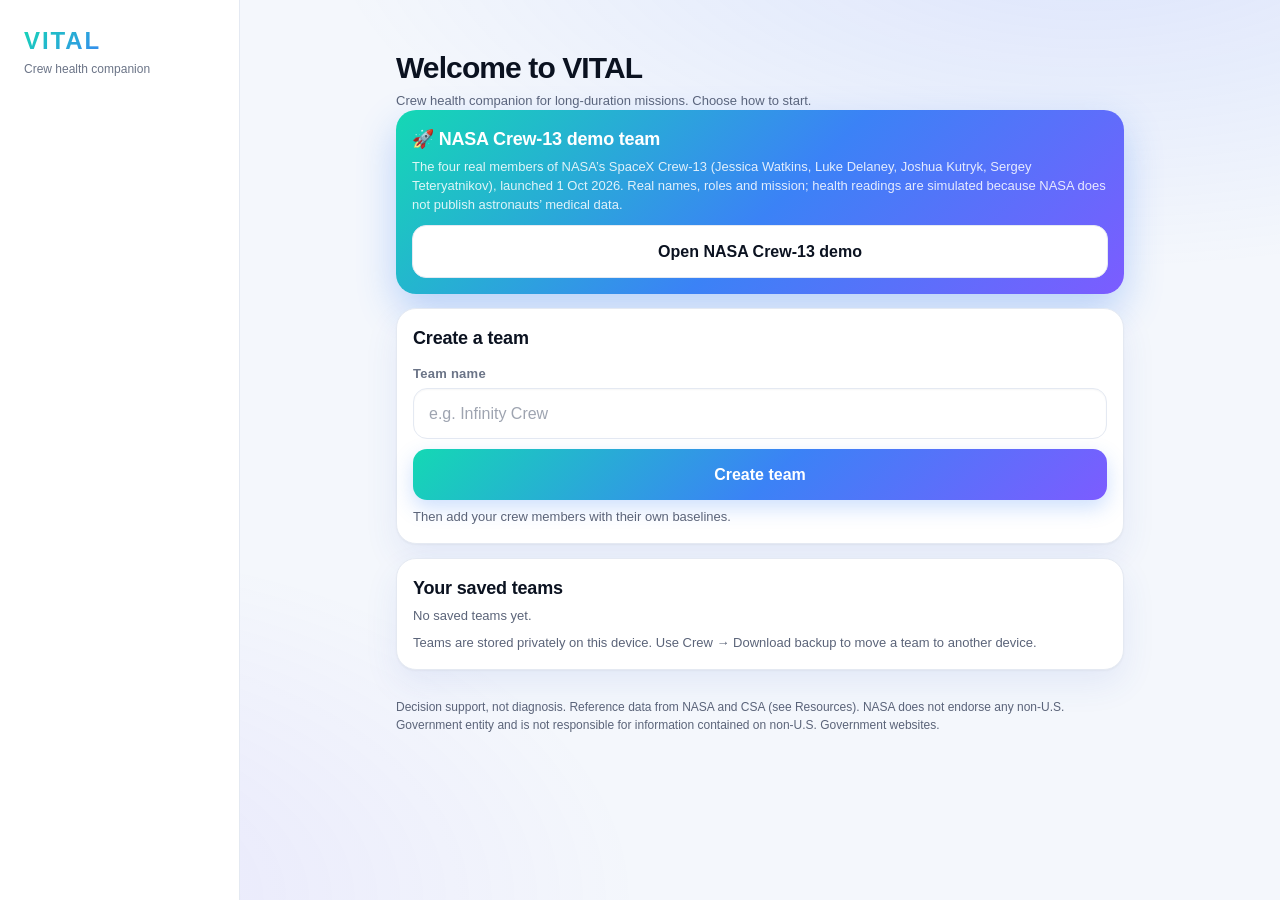
==== index.html @ fa079ed4 "Add files via upload" ====
<!DOCTYPE html>
<html lang="en">
<head>
  <meta charset="utf-8">
  <title>VITAL — Crew Health</title>
  <meta name="viewport" content="width=device-width, initial-scale=1, viewport-fit=cover">
  <meta name="description" content="Offline astronaut health monitoring with live NASA space-weather data. NASA Space Apps Challenge.">
  <meta name="ai-assistance" content="Code written with AI assistance (Claude, Anthropic); reviewed by the team. No AI-generated images or video.">
  <meta name="theme-color" content="#3b82f6">
  <link rel="manifest" href="manifest.webmanifest">
  <link rel="icon" href="icon.svg">
  <link rel="stylesheet" href="styles.css">
</head>
<body>
  <a class="skip" href="#view">Skip to content</a>
  <div class="app">
    <aside aria-label="Sections">
      <div class="logo">VITAL</div>
      <div class="sub">Crew health companion</div>
      <div id="side"></div>
    </aside>
    <main id="main">
      <div class="mute" id="top"></div>
      <div class="who" id="who"></div>
      <section id="view" tabindex="-1" aria-live="polite"></section>
      <footer class="mute foot">Decision support, not diagnosis. Reference data from NASA and CSA (see Resources). NASA does not endorse any non-U.S. Government entity and is not responsible for information contained on non-U.S. Government websites.</footer>
    </main>
  </div>
  <nav class="tab" id="tab" aria-label="Main"></nav>
  <script src="nasa.js"></script>
  <script src="extras.js"></script>
  <script src="health.js"></script>
  <script src="app.js"></script>
  <script>if ('serviceWorker' in navigator && location.protocol.startsWith('http')) navigator.serviceWorker.register('sw.js').catch(() => {});</script>
</body>
</html>
---- styles.css ----
/* Built with AI assistance: parts of this code were written with Claude (Anthropic) and reviewed by the team. Disclosed per NASA Space Apps rules. */
/* ==========================================================
   VITAL — styles (v2: social-app look)
   1 Theme  2 Layout  3 Stories & cards  4 Controls
   5 Popups, chat, report  6 Phone  7 Print
   ========================================================== */

/* ---------- 1. Theme ---------- */
:root {
  --bg: #f4f7fc; --card: #fff; --ink: #0b1220; --mute: #6b7487; --line: #e4e9f2;
  --g: #10b981; --a: #f59e0b; --r: #f43f5e; --acc: #4f7cff;
  --grad: linear-gradient(135deg, #14d8b4 0%, #3b82f6 52%, #7c5cff 100%);   /* aurora */
  --shadow: 0 1px 2px rgba(11, 18, 32, .04), 0 14px 34px rgba(59, 90, 200, .09);
  --bar: rgba(255, 255, 255, .8);
}
@media (prefers-color-scheme: dark) {
  :root:not([data-theme="light"]) {
    --bg: #060a14; --card: #0e1424; --ink: #eef2fb; --mute: #8590a8; --line: #1b2338;
    --shadow: none; --bar: rgba(14, 20, 36, .8); color-scheme: dark;
  }
}
:root[data-theme="dark"] {
  --bg: #060a14; --card: #0e1424; --ink: #eef2fb; --mute: #8590a8; --line: #1b2338;
  --shadow: none; --bar: rgba(14, 20, 36, .8); color-scheme: dark;
}

/* ---------- 2. Layout ---------- */
* { box-sizing: border-box; -webkit-tap-highlight-color: transparent; }
html, body { margin: 0; }
body {
  background: var(--bg); color: var(--ink);
  font: 16px/1.45 -apple-system, BlinkMacSystemFont, "SF Pro Display", "Segoe UI", Roboto, sans-serif;
}
.app { display: flex; min-height: 100vh; }

aside {
  width: 240px; height: 100vh; position: sticky; top: 0;
  padding: calc(24px + env(safe-area-inset-top, 0px)) 14px 20px;
  background: var(--card); border-right: 1px solid var(--line);
}
main {
  flex: 1; min-width: 0; max-width: 760px; margin: 0 auto;
  padding: calc(14px + env(safe-area-inset-top, 0px)) 16px 40px;
}
h1 { font-size: 30px; margin: 6px 0 2px; letter-spacing: -.03em; font-weight: 800; }
h2 { font-size: 18px; margin: 24px 0 10px; letter-spacing: -.01em; }

.logo {
  font-weight: 900; font-size: 24px; letter-spacing: .08em; margin: 0 10px 2px;
  background: var(--grad); -webkit-background-clip: text; background-clip: text; color: transparent;
}
.sub { font-size: 12px; color: var(--mute); margin: 0 10px 20px; }
.mute { color: var(--mute); font-size: 13px; }

.nb {
  display: flex; align-items: center; gap: 12px; width: 100%; border: 0; background: none;
  color: var(--ink); font: inherit; font-weight: 500; text-align: left;
  padding: 12px 10px; border-radius: 12px; cursor: pointer; transition: background .15s;
}
.nb:hover { background: var(--bg); }
.nb.on { font-weight: 800; }
.i { font-size: 20px; width: 26px; text-align: center; }

#top { display: flex; justify-content: space-between; align-items: center; gap: 8px; }
.th {
  border: 1px solid var(--line); background: var(--card); color: var(--ink);
  font: inherit; font-size: 12px; font-weight: 600; padding: 6px 12px; border-radius: 99px; cursor: pointer;
}

/* ---------- 3. Story-style crew picker, cards, hero ---------- */
.who { display: flex; gap: 14px; overflow-x: auto; padding: 10px 2px 16px; scrollbar-width: none; }
.av {
  flex: none; display: flex; flex-direction: column; align-items: center; gap: 6px;
  border: 0; background: none; color: var(--mute); font: inherit; font-size: 12px; cursor: pointer;
}
.av b {
  width: 62px; height: 62px; border-radius: 50%; display: grid; place-items: center;
  font-size: 22px; color: #fff; border: 3px solid var(--bg);
  box-shadow: 0 0 0 3px var(--ring, var(--line)); transition: transform .15s;
}
.av:active b { transform: scale(.94); }
.av.on { color: var(--ink); font-weight: 700; }
.av.on b { box-shadow: 0 0 0 3px var(--ring, var(--line)), 0 0 0 6px color-mix(in srgb, var(--ring, var(--line)) 30%, transparent); }
.st-green { --ring: var(--g); } .st-amber { --ring: var(--a); } .st-red { --ring: var(--r); }
.dot { width: 7px; height: 7px; border-radius: 50%; }

.card {
  background: var(--card); border: 1px solid var(--line); border-radius: 20px;
  padding: 16px; margin-bottom: 14px; box-shadow: var(--shadow);
}
.grid { display: grid; gap: 14px; grid-template-columns: repeat(auto-fit, minmax(210px, 1fr)); }
.grid .card { margin: 0; }
.ring { display: flex; align-items: center; gap: 14px; }
.big { font-size: 30px; font-weight: 800; letter-spacing: -.03em; }

.hero {
  display: flex; gap: 20px; align-items: center; flex-wrap: wrap; border: 0; color: #fff;
  background: var(--grad); box-shadow: 0 16px 38px rgba(59, 130, 246, .32);
}
.hero .mute { color: rgba(255, 255, 255, .85); }

/* Quick-action row under the hero */
.qa { display: flex; gap: 10px; margin: 14px 0; }
.qa button {
  flex: 1; border: 1px solid var(--line); background: var(--card); color: var(--ink);
  font: inherit; font-weight: 600; font-size: 12px; padding: 12px 4px; border-radius: 16px; cursor: pointer;
}
.qa span { display: block; font-size: 22px; margin-bottom: 2px; }

.pill { display: inline-block; font-size: 11px; font-weight: 700; padding: 2px 9px; border-radius: 99px; color: #fff; text-transform: uppercase; }
.green { background: var(--g); } .amber { background: var(--a); } .red { background: var(--r); }

.li { display: flex; justify-content: space-between; align-items: center; gap: 10px; padding: 12px 0; border-bottom: 1px solid var(--line); }
.li:last-child { border: 0; }
.li a { color: var(--acc); text-decoration: none; font-weight: 700; }
.prog { height: 8px; background: var(--line); border-radius: 9px; overflow: hidden; margin: 8px 0; }
.prog i { display: block; height: 100%; background: var(--grad); border-radius: 9px; transition: width .3s; }
details.card summary { cursor: pointer; }
details ol { margin: 8px 0 0; padding-left: 20px; font-size: 14px; }

/* ---------- 4. Controls ---------- */
.chips { display: flex; gap: 8px; overflow-x: auto; padding-bottom: 8px; scrollbar-width: none; }
.chip {
  flex: none; border: 1px solid var(--line); background: var(--card); color: var(--ink);
  font: inherit; font-size: 14px; padding: 8px 15px; border-radius: 99px; cursor: pointer;
}
.chip.on { background: var(--ink); color: var(--bg); border-color: var(--ink); }
.chips2 { display: flex; flex-wrap: wrap; gap: 8px; }

label { display: block; margin: 14px 0 4px; font-weight: 600; font-size: 14px; }
input, select, textarea {
  width: 100%; font: inherit; padding: 12px; border-radius: 12px;
  border: 1px solid var(--line); background: var(--bg); color: var(--ink);
}
input:focus, select:focus, textarea:focus { outline: 2px solid var(--acc); border-color: transparent; }
input[type=range] { padding: 0; accent-color: var(--acc); }
input[type=checkbox] { width: 22px; height: 22px; }

.btn {
  border: 0; background: var(--ink); color: var(--bg); font: inherit; font-weight: 700;
  padding: 14px 18px; border-radius: 14px; cursor: pointer; width: 100%; margin-top: 10px;
}
.btn:active { transform: scale(.98); }
.btn.s { background: var(--bg); color: var(--ink); border: 1px solid var(--line); }

/* ---------- 5. Popups, toast, chat, report ---------- */
.ovl { position: fixed; inset: 0; background: rgba(0, 0, 0, .5); display: flex; align-items: flex-end; justify-content: center; z-index: 20; }
.sheet {
  background: var(--card); width: 100%; max-width: 520px; max-height: 90vh; overflow-y: auto;
  border-radius: 26px 26px 0 0; padding: 22px 18px calc(24px + env(safe-area-inset-bottom, 0px));
}
@media (min-width: 761px) { .ovl { align-items: center; } .sheet { border-radius: 26px; } }
.toast {
  position: fixed; left: 50%; bottom: calc(96px + env(safe-area-inset-bottom, 0px)); transform: translateX(-50%);
  background: var(--ink); color: var(--bg); padding: 11px 20px; border-radius: 99px; font-weight: 600; font-size: 14px; z-index: 30;
}

.msg { padding: 11px 14px; border-radius: 20px; margin: 8px 0; font-size: 14px; max-width: 88%; }
.msg.user { background: var(--grad); color: #fff; margin-left: auto; border-bottom-right-radius: 6px; }
.msg.assistant { background: var(--bg); border: 1px solid var(--line); border-bottom-left-radius: 6px; }
.chat { display: flex; flex-direction: column; min-height: calc(100vh - 120px); }
.chat .msgs { flex: 1; }
.aibar { position: sticky; bottom: 0; z-index: 4; margin-top: auto; display: flex; gap: 8px; padding: 10px 0 calc(10px + env(safe-area-inset-bottom, 0px)); background: var(--bg); }
.aibar input { flex: 1; min-width: 0; border-radius: 99px; padding: 12px 16px; }
.aibar .btn { border-radius: 99px; }

#rep { background: #fff; color: #111; border-radius: 8px; padding: 26px; font-size: 13px; }
#rep h3 { margin: 0 0 4px; font-size: 20px; }
#rep table { width: 100%; border-collapse: collapse; margin: 8px 0 14px; }
#rep td, #rep th { border-bottom: 1px solid #ddd; padding: 5px 4px; text-align: left; }
#rep .pg { page-break-after: always; border-bottom: 2px dashed #ccc; padding-bottom: 20px; margin-bottom: 20px; }
#rep .pg:last-child { page-break-after: auto; border: 0; }

/* ---------- 6. Phone: bottom tab bar ---------- */
nav.tab { display: none; }
@media (max-width: 760px) {
  aside { display: none; }
  main { padding: calc(10px + env(safe-area-inset-top, 0px)) 14px calc(86px + env(safe-area-inset-bottom, 0px)); }
  h1 { font-size: 28px; }
  nav.tab {
    display: flex; position: fixed; left: 0; right: 0; bottom: 0; z-index: 5;
    background: var(--bar); backdrop-filter: blur(22px); -webkit-backdrop-filter: blur(22px);
    border-top: 1px solid var(--line); padding: 6px 2px calc(6px + env(safe-area-inset-bottom, 0px));
  }
  nav.tab button {
    flex: 1; min-width: 0; border: 0; background: none; color: var(--mute); font: inherit; font-size: 9px;
    cursor: pointer; display: flex; flex-direction: column; align-items: center; gap: 2px;
  }
  nav.tab button.on { color: var(--ink); font-weight: 800; }
  nav.tab .i { font-size: 21px; width: auto; }
  .chat { min-height: calc(100vh - 200px); }
  .aibar { bottom: calc(60px + env(safe-area-inset-bottom, 0px)); padding-bottom: 10px; }
}

/* ---------- 7. Print / PDF ---------- */
@media print {
  aside, nav.tab, .who, #top, .np { display: none !important; }
  body { background: #fff; }
  .app, main { display: block; padding: 0; max-width: none; }
  #rep { padding: 0; }
}

/* ---------- 8. Insights, streak, badges, tools ---------- */
.insight { display: flex; gap: 14px; align-items: center; }
.streak { text-align: center; min-width: 64px; }
.streak b { display: block; font-size: 30px; line-height: 1; background: var(--grad); -webkit-background-clip: text; background-clip: text; color: transparent; }
.badges { display: flex; flex-wrap: wrap; gap: 8px; margin-top: 12px; }
.badge { font-size: 12px; font-weight: 600; padding: 6px 12px; border-radius: 99px; border: 1px solid var(--line); color: var(--mute); }
.badge.got { color: #fff; border-color: transparent; background: var(--grad); }
.forecast { font-size: 13px; padding: 8px 12px; margin-top: 8px; border-radius: 12px; background: color-mix(in srgb, var(--a) 14%, transparent); }
.tap { padding: 38px 0; font-size: 18px; }
.bigcount { font-size: 64px; font-weight: 800; text-align: center; letter-spacing: -.03em; }
.tools { display: flex; gap: 10px; }
.tools .btn { margin-top: 12px; }

/* ---------- 8. Live NASA data ---------- */
.adv { border-left: 6px solid var(--line); }
.adv-green { border-left-color: var(--g); } .adv-amber { border-left-color: var(--a); } .adv-red { border-left-color: var(--r); }
.thumbs { display: grid; grid-template-columns: repeat(auto-fill, minmax(150px, 1fr)); gap: 10px; margin-bottom: 14px; }
.thumbs a { color: var(--ink); text-decoration: none; font-size: 12px; }
.thumbs img { width: 100%; height: 110px; object-fit: cover; border-radius: 12px; display: block; margin-bottom: 4px; }

/* ---------- 9. v3 polish: inputs, chat, expandables, new tools ---------- */
body::before { content: ""; position: fixed; inset: 0; z-index: -1; pointer-events: none;
  background: radial-gradient(60% 40% at 85% -10%, color-mix(in srgb, var(--acc) 15%, transparent), transparent),
              radial-gradient(50% 40% at 0% 100%, color-mix(in srgb, #7c5cff 11%, transparent), transparent); }
@keyframes rise { from { opacity: 0; transform: translateY(8px); } to { opacity: 1; transform: none; } }
.card { animation: rise .35s both; transition: transform .15s, box-shadow .15s; }
.card:hover { transform: translateY(-1px); }
.sheet { animation: rise .25s both; }

label { color: var(--mute); font-size: 13px; letter-spacing: .02em; }
input, select, textarea {
  background: var(--card); border: 1.5px solid var(--line); border-radius: 14px; padding: 13px 15px;
  transition: border-color .15s, box-shadow .15s; box-shadow: inset 0 1px 2px rgba(11, 18, 32, .04);
}
input::placeholder, textarea::placeholder { color: var(--mute); opacity: .65; }
input:hover, select:hover, textarea:hover { border-color: color-mix(in srgb, var(--acc) 40%, var(--line)); }
input:focus, select:focus, textarea:focus { outline: 0; border-color: var(--acc); box-shadow: 0 0 0 4px color-mix(in srgb, var(--acc) 18%, transparent); }
select { appearance: none; -webkit-appearance: none; padding-right: 40px;
  background-image: url("data:image/svg+xml,%3Csvg xmlns='http://www.w3.org/2000/svg' width='14' height='9' fill='none' stroke='%238590a8' stroke-width='2' stroke-linecap='round'%3E%3Cpath d='M1 1.5l6 6 6-6'/%3E%3C/svg%3E");
  background-repeat: no-repeat; background-position: right 15px center; }
textarea { resize: vertical; min-height: 84px; line-height: 1.45; }
input[type=number] { font-variant-numeric: tabular-nums; }
input[type=checkbox] { accent-color: var(--acc); box-shadow: none; padding: 0; }

.btn { background: var(--grad); color: #fff; box-shadow: 0 8px 20px rgba(59, 130, 246, .25); transition: transform .12s, box-shadow .12s, filter .12s; }
.btn:hover { filter: brightness(1.06); }
.btn.s { background: var(--card); color: var(--ink); box-shadow: none; }
.chip { transition: transform .12s, border-color .12s; } .chip:hover { border-color: var(--acc); } .chip:active { transform: scale(.96); }
.th:hover { border-color: var(--acc); }
details > summary { list-style: none; } details > summary::-webkit-details-marker { display: none; }
details > summary::after { content: "▾"; float: right; color: var(--mute); transition: transform .2s; } details[open] > summary::after { transform: rotate(180deg); }
code { background: var(--bg); padding: 1px 6px; border-radius: 6px; font-size: 12px; }

/* Assistant: input bar and chat match the page background */
.chat .msgs { background: transparent; border: 0; box-shadow: none; padding: 0; }
.msg.assistant { background: var(--card); }
.aibar, .aibar input { background: var(--bg); }
.aibar input { border: 1.5px solid var(--line); box-shadow: none; }
.aibar .btn { padding: 12px 20px; }

/* Expandables, assistant picker, mood, breathing */
.more-btn { margin-top: 10px; border: 0; background: none; color: var(--acc); font: inherit; font-size: 13px; font-weight: 700; cursor: pointer; padding: 4px 0; }
.xp { margin-top: 6px; } .xp[hidden] { display: none; }
.opt { display: block; width: 100%; text-align: left; font: inherit; color: var(--ink); background: var(--card); border: 1.5px solid var(--line); border-radius: 16px; padding: 14px; margin-top: 10px; cursor: pointer; transition: border-color .15s, box-shadow .15s; }
.opt.on { border-color: var(--acc); box-shadow: 0 0 0 4px color-mix(in srgb, var(--acc) 15%, transparent); }
.moods { display: flex; gap: 8px; margin-top: 10px; }
.moods button { flex: 1; font-size: 26px; padding: 8px 0; border: 1.5px solid var(--line); background: var(--bg); border-radius: 14px; cursor: pointer; transition: transform .12s, border-color .12s; }
.moods button:hover { border-color: var(--acc); transform: translateY(-2px); } .moods button:active { transform: scale(.92); }
.breath { width: 150px; height: 150px; border-radius: 50%; margin: 36px auto 30px; background: var(--grad); opacity: .85; transition: transform 4s ease-in-out; box-shadow: 0 0 50px rgba(59, 130, 246, .4); }
.qa button:hover { border-color: var(--acc); }

/* ---------- 10. Accessibility & resources ---------- */
.skip { position: absolute; left: -999px; top: 8px; background: var(--ink); color: var(--bg); padding: 10px 16px; border-radius: 10px; z-index: 50; }
.skip:focus { left: 8px; }
.sr { position: absolute; width: 1px; height: 1px; overflow: hidden; clip: rect(0 0 0 0); white-space: nowrap; }
:focus-visible { outline: 3px solid var(--acc); outline-offset: 2px; }
.amber, .pill.amber { color: #1a1200; }
.mute { color: #5b6479; } @media (prefers-color-scheme: dark) { :root:not([data-theme="light"]) .mute { color: #a3adc4; } } :root[data-theme="dark"] .mute { color: #a3adc4; }
nav.tab button { font-size: 11px; }
.res h3 { margin: 8px 0 4px; font-size: 16px; } .res a, .card a { color: var(--acc); font-weight: 700; } .res p { margin: 4px 0 8px; font-size: 14px; }
.foot { margin: 28px 0 10px; font-size: 12px; line-height: 1.5; }
@media (prefers-reduced-motion: reduce) { *, *::before, *::after { animation: none !important; transition: none !important; } }

/* Body map */
.body-wrap { display: flex; gap: 14px; flex-wrap: wrap; align-items: flex-start; }
.body-fig { flex: 0 0 210px; margin: 0; }
.body-info { flex: 1 1 280px; min-width: 0; }
.body-info .card { margin-top: 0; margin-bottom: 12px; }
.figure { width: 100%; max-height: 420px; display: block; }
.figure .bp { cursor: pointer; opacity: .85; stroke: rgba(255,255,255,.55); stroke-width: 1.5; transition: opacity .15s; }
.figure .bp:hover, .figure .bp:focus-visible { opacity: 1; outline: none; stroke: #fff; stroke-width: 3; }
.figure .bp.sel { opacity: 1; stroke: #fff; stroke-width: 4; }
@media (prefers-reduced-motion: reduce) { .figure .bp { transition: none; } }

/* Sidebar slider: nav scrolls vertically with a visible slim scrollbar */
aside { display: flex; flex-direction: column; }
#side { flex: 1; min-height: 0; overflow-y: auto; overscroll-behavior: contain; padding: 0 4px 24px 0; scrollbar-width: thin; scrollbar-color: var(--mute) transparent;
  -webkit-mask-image: linear-gradient(to bottom, #000 calc(100% - 28px), transparent); mask-image: linear-gradient(to bottom, #000 calc(100% - 28px), transparent); }
#side::-webkit-scrollbar { width: 6px; }
#side::-webkit-scrollbar-thumb { background: var(--mute); border-radius: 6px; }
#side::-webkit-scrollbar-track { background: transparent; }
.nb:focus-visible { outline: 3px solid #3b82f6; outline-offset: -2px; }
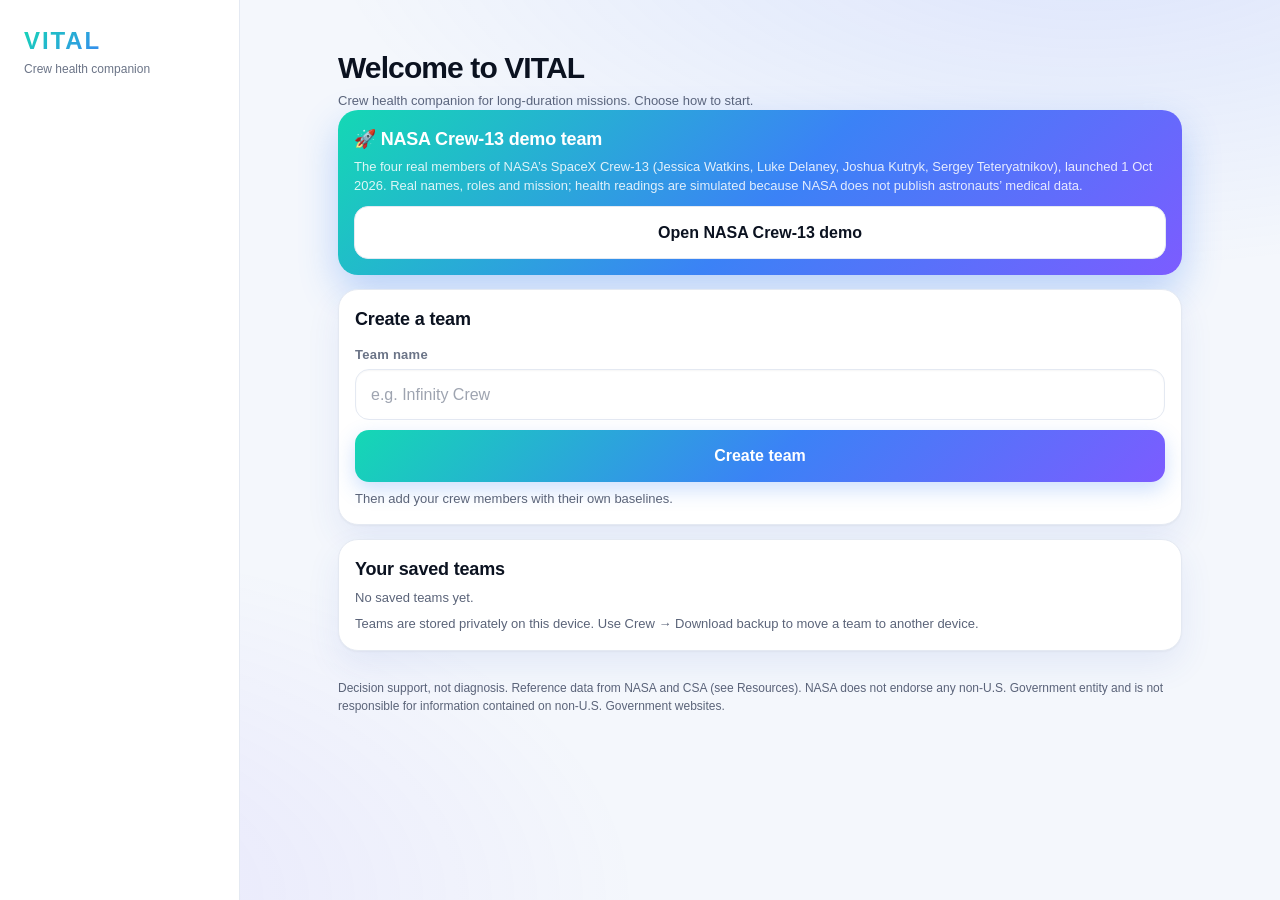
==== commit 30dde246: "Update index.html" ====
--- a/index.html
+++ b/index.html
@@ -5,7 +5,7 @@
   <title>VITAL — Crew Health</title>
   <meta name="viewport" content="width=device-width, initial-scale=1, viewport-fit=cover">
   <meta name="description" content="Offline astronaut health monitoring with live NASA space-weather data. NASA Space Apps Challenge.">
-  <meta name="ai-assistance" content="Code written with AI assistance (Claude, Anthropic); reviewed by the team. No AI-generated images or video.">
+  <meta name="ai-assistance" content="Designed and built by the VITAL team; AI tools (Claude) were used to assist with coding. No AI-generated images or video.">
   <meta name="theme-color" content="#3b82f6">
   <link rel="manifest" href="manifest.webmanifest">
   <link rel="icon" href="icon.svg">
--- a/styles.css
+++ b/styles.css
@@ -1,4 +1,4 @@
-/* Built with AI assistance: parts of this code were written with Claude (Anthropic) and reviewed by the team. Disclosed per NASA Space Apps rules. */
+/* Designed and built by the VITAL team. AI tools (Claude) were used to assist with coding, as disclosed under NASA Space Apps rules. */
 /* ==========================================================
    VITAL — styles (v2: social-app look)
    1 Theme  2 Layout  3 Stories & cards  4 Controls
@@ -31,10 +31,10 @@
   background: var(--bg); color: var(--ink);
   font: 16px/1.45 -apple-system, BlinkMacSystemFont, "SF Pro Display", "Segoe UI", Roboto, sans-serif;
 }
-.app { display: flex; min-height: 100vh; }
+.app { display: flex; min-height: 100vh; min-height: 100dvh; }
 
 aside {
-  width: 240px; height: 100vh; position: sticky; top: 0;
+  width: 240px; height: 100vh; height: 100dvh; position: sticky; top: 0;
   padding: calc(24px + env(safe-area-inset-top, 0px)) 14px 20px;
   background: var(--card); border-right: 1px solid var(--line);
 }
@@ -146,10 +146,10 @@
 /* ---------- 5. Popups, toast, chat, report ---------- */
 .ovl { position: fixed; inset: 0; background: rgba(0, 0, 0, .5); display: flex; align-items: flex-end; justify-content: center; z-index: 20; }
 .sheet {
-  background: var(--card); width: 100%; max-width: 520px; max-height: 90vh; overflow-y: auto;
+  background: var(--card); width: 100%; max-width: 520px; max-height: 90vh; max-height: 90dvh; overflow-y: auto;
   border-radius: 26px 26px 0 0; padding: 22px 18px calc(24px + env(safe-area-inset-bottom, 0px));
 }
-@media (min-width: 761px) { .ovl { align-items: center; } .sheet { border-radius: 26px; } }
+@media (min-width: 901px) { .ovl { align-items: center; } .sheet { border-radius: 26px; } }
 .toast {
   position: fixed; left: 50%; bottom: calc(96px + env(safe-area-inset-bottom, 0px)); transform: translateX(-50%);
   background: var(--ink); color: var(--bg); padding: 11px 20px; border-radius: 99px; font-weight: 600; font-size: 14px; z-index: 30;
@@ -173,7 +173,7 @@
 
 /* ---------- 6. Phone: bottom tab bar ---------- */
 nav.tab { display: none; }
-@media (max-width: 760px) {
+@media (max-width: 900px) {
   aside { display: none; }
   main { padding: calc(10px + env(safe-area-inset-top, 0px)) 14px calc(86px + env(safe-area-inset-bottom, 0px)); }
   h1 { font-size: 28px; }
@@ -302,3 +302,72 @@
 #side::-webkit-scrollbar-thumb { background: var(--mute); border-radius: 6px; }
 #side::-webkit-scrollbar-track { background: transparent; }
 .nb:focus-visible { outline: 3px solid #3b82f6; outline-offset: -2px; }
+
+/* ---------- 11. Responsive: all devices ---------- */
+html { -webkit-text-size-adjust: 100%; text-size-adjust: 100%; }
+img, svg, video { max-width: 100%; }
+body { overflow-wrap: anywhere; overflow-x: hidden; }
+input, select, textarea { font-size: 16px; }          /* stops iOS zoom on focus */
+.btn, .chip, .nb, .opt, .th, .qa button { min-height: 44px; }   /* touch targets */
+
+/* Large tablet / small laptop: slimmer sidebar */
+@media (min-width: 901px) and (max-width: 1100px) {
+  aside { width: 200px; padding-left: 10px; padding-right: 10px; }
+  main { padding-left: 20px; padding-right: 20px; }
+}
+/* Desktop: use the extra width */
+@media (min-width: 1101px) { main { max-width: 900px; padding-left: 28px; padding-right: 28px; } .grid { grid-template-columns: repeat(auto-fit, minmax(240px, 1fr)); } }
+@media (min-width: 1500px) { main { max-width: 1040px; } aside { width: 260px; } body { font-size: 17px; } }
+@media (min-width: 2000px) { main { max-width: 1240px; } body { font-size: 18px; } }
+
+/* Tablet portrait: bottom bar, but give content more room */
+@media (min-width: 601px) and (max-width: 900px) {
+  main { max-width: 720px; padding-left: 24px; padding-right: 24px; }
+  nav.tab button { font-size: 12px; }
+}
+
+/* Phones */
+@media (max-width: 600px) {
+  h1 { font-size: 24px; }
+  h2 { font-size: 17px; }
+  .card { padding: 14px; border-radius: 18px; }
+  .hero { gap: 14px; }
+  .big { font-size: 26px; }
+  .bigcount { font-size: 52px; }
+  .grid { grid-template-columns: 1fr 1fr; gap: 10px; }
+  .tools { flex-wrap: wrap; }
+  .tools .btn { flex: 1 1 140px; }
+  .msg { max-width: 94%; }
+  .body-fig { flex: 1 1 100%; max-width: 240px; margin: 0 auto; }
+  .li { flex-wrap: wrap; }
+  #rep { padding: 16px; }
+  .toast { max-width: calc(100vw - 32px); text-align: center; }
+}
+/* Small phones (iPhone SE, Galaxy Fold, etc.) */
+@media (max-width: 400px) {
+  main { padding-left: 10px; padding-right: 10px; }
+  .grid { grid-template-columns: 1fr; }
+  h1 { font-size: 22px; }
+  .qa { gap: 6px; } .qa button { font-size: 11px; padding: 10px 2px; }
+  .av b { width: 54px; height: 54px; font-size: 20px; }
+  .breath { width: 120px; height: 120px; }
+  .moods button { font-size: 22px; }
+  nav.tab button { font-size: 10px; }
+  nav.tab .i { font-size: 19px; }
+  .sheet { padding-left: 14px; padding-right: 14px; }
+}
+@media (max-width: 340px) { nav.tab button { font-size: 9px; } .bigcount { font-size: 44px; } }
+
+/* Landscape phones: short viewport */
+@media (max-height: 500px) and (orientation: landscape) {
+  .sheet { max-height: 96vh; max-height: 96dvh; }
+  .chat { min-height: 60vh; }
+  .breath { margin: 14px auto; width: 100px; height: 100px; }
+  nav.tab { padding-top: 2px; } nav.tab .i { font-size: 17px; }
+  main { padding-left: calc(14px + env(safe-area-inset-left, 0px)); padding-right: calc(14px + env(safe-area-inset-right, 0px)); }
+}
+/* Touch devices: no sticky hover lift */
+@media (hover: none) { .card:hover, .moods button:hover { transform: none; } }
+
+/* Hide sidebar on phones/tablets (must come after the later `aside { display: flex }` rule) */
+@media (max-width: 900px) { aside { display: none; } }
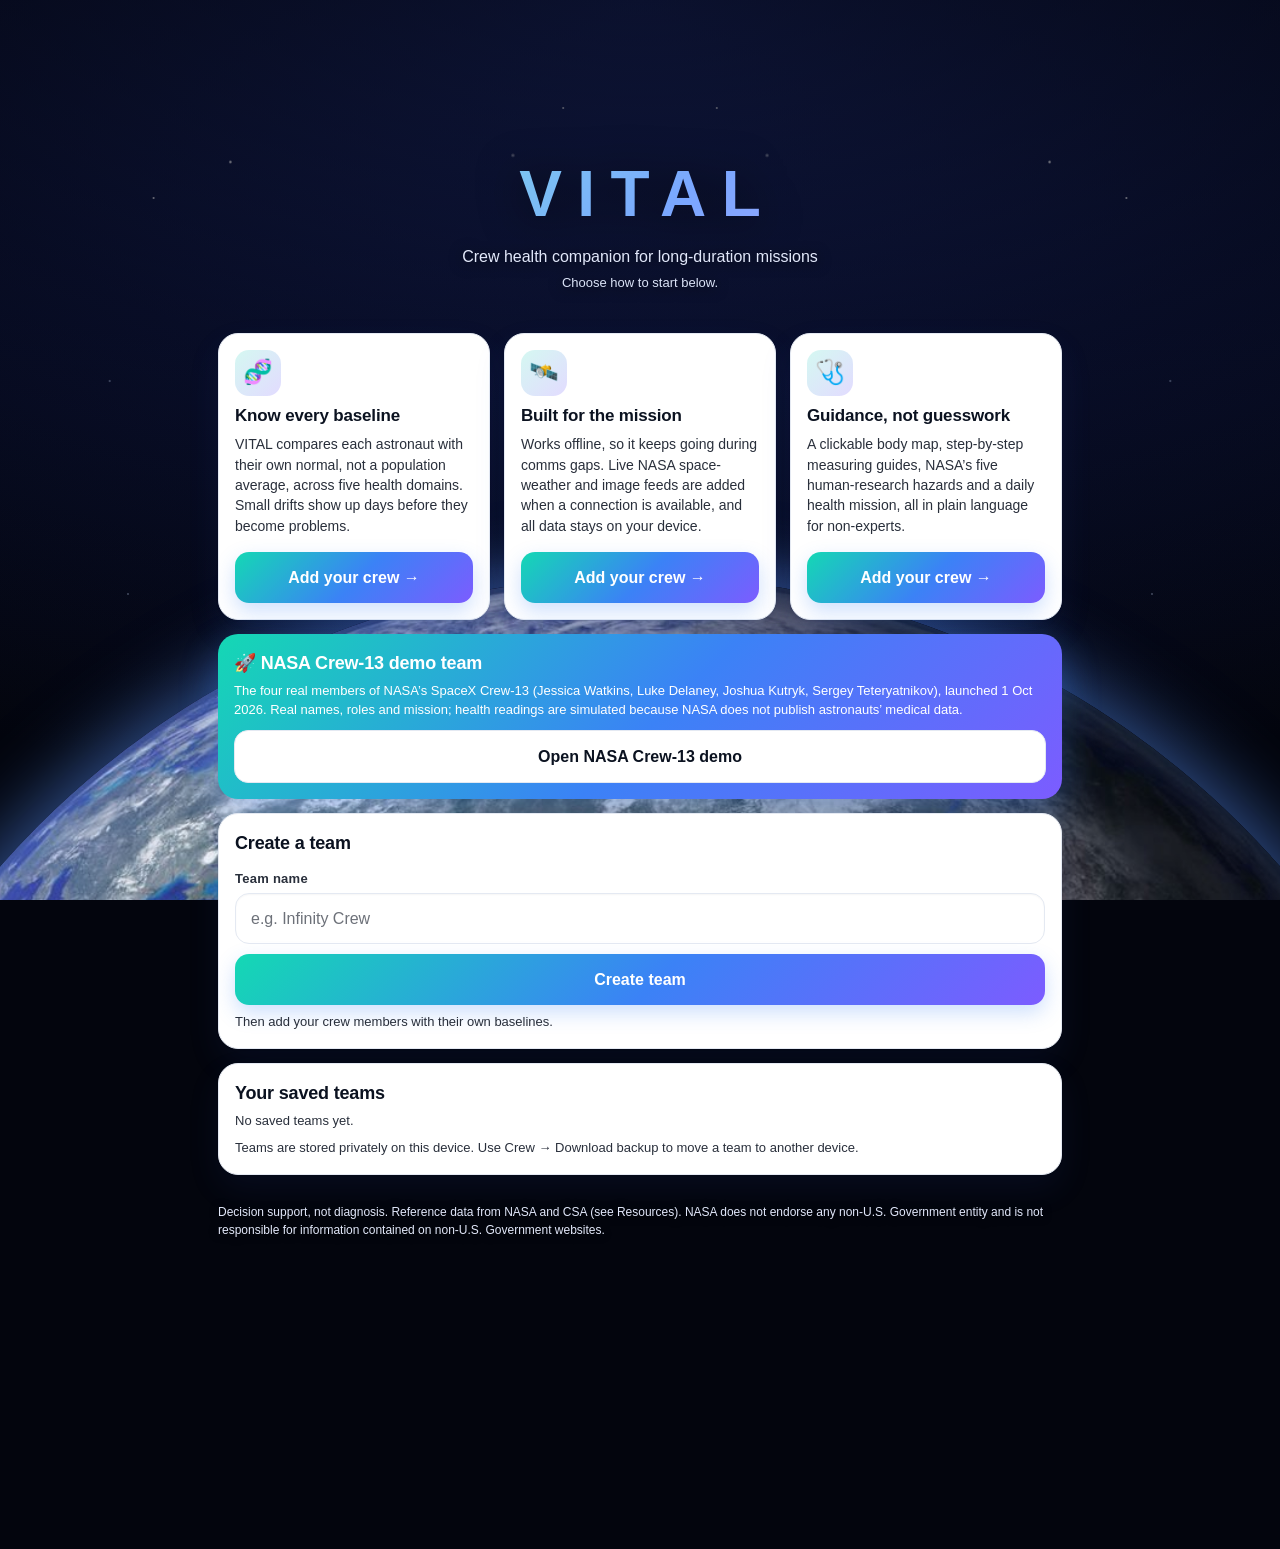
==== commit 91529aad: "Add files via upload" ====
--- a/index.html
+++ b/index.html
@@ -9,7 +9,7 @@
   <meta name="theme-color" content="#3b82f6">
   <link rel="manifest" href="manifest.webmanifest">
   <link rel="icon" href="icon.svg">
-  <link rel="stylesheet" href="styles.css">
+  <link rel="stylesheet" href="styles.css?v=20261115c">
 </head>
 <body>
   <a class="skip" href="#view">Skip to content</a>
@@ -27,10 +27,11 @@
     </main>
   </div>
   <nav class="tab" id="tab" aria-label="Main"></nav>
-  <script src="nasa.js"></script>
-  <script src="extras.js"></script>
-  <script src="health.js"></script>
-  <script src="app.js"></script>
+  <script src="nasa.js?v=20261115c"></script>
+  <script src="extras.js?v=20261115c"></script>
+  <script src="health.js?v=20261115c"></script>
+  <script src="globe.js?v=20261115c"></script>
+  <script src="app.js?v=20261115c"></script>
   <script>if ('serviceWorker' in navigator && location.protocol.startsWith('http')) navigator.serviceWorker.register('sw.js').catch(() => {});</script>
 </body>
 </html>
--- a/styles.css
+++ b/styles.css
@@ -371,3 +371,76 @@
 
 /* Hide sidebar on phones/tablets (must come after the later `aside { display: flex }` rule) */
 @media (max-width: 900px) { aside { display: none; } }
+
+/* ---------- 12. Welcome screen: globe as full-page background ---------- */
+#globeBg { position: fixed; inset: 0; z-index: -1; overflow: hidden; pointer-events: none;
+  background: radial-gradient(120% 90% at 50% 0%, #17235f 0%, #0a1030 50%, #03050d 100%); }
+/* Thin curved horizon: the top arc of the Earth, sitting under the title and above the cards */
+.space { position: relative; }
+.horizon { position: fixed; left: 0; bottom: 0; width: 100%; height: 240px; overflow: hidden; pointer-events: none; z-index: -1; }
+.horizon .globe-cv { position: absolute; left: 50%; bottom: calc(150px - min(160vw, 1700px) * .86); width: min(160vw, 1700px); height: auto; aspect-ratio: 1; transform: translateX(-50%); }
+.hphoto { --pz: 1.14; display: none; position: absolute; left: 50%; width: min(160vw, 1700px); aspect-ratio: 1; border-radius: 50%; transform: translateX(-50%); overflow: hidden;
+  bottom: calc(var(--hz) - min(160vw, 1700px));
+  box-shadow: 0 0 70px 12px rgba(90, 150, 255, .5); }
+/* zoom the photo so the Earth fills the circle (removes the black ring around the planet in the source image) */
+.hphoto::before { content: ""; position: absolute; inset: 0; background: url("earth.jpg") center / cover no-repeat; transform: scale(var(--pz)); }
+.hphoto::after { content: ""; position: absolute; inset: 0; border-radius: 50%; box-shadow: inset -50px -25px 100px rgba(0, 0, 0, .45), inset 0 0 36px rgba(120, 180, 255, .4); }
+body.has-photo .hphoto { display: block; }
+body.has-photo .horizon .globe-cv { display: none; }
+#globeBg .photo { position: absolute; inset: 0; opacity: 0; transition: opacity .8s;
+  background: url("earth.jpg") center bottom / cover no-repeat; }
+#globeBg .veil { position: absolute; inset: 0; background: linear-gradient(180deg, rgba(3,5,13,.6) 0%, rgba(3,5,13,.2) 45%, rgba(3,5,13,0) 100%); }
+.stars, .stars::before {
+  position: absolute; inset: 0; pointer-events: none; content: ""; opacity: .9;
+  background-image:
+    radial-gradient(1.5px 1.5px at 12% 22%, #fff, transparent), radial-gradient(1px 1px at 28% 70%, #cfe0ff, transparent),
+    radial-gradient(1.5px 1.5px at 44% 12%, #fff, transparent), radial-gradient(1px 1px at 63% 38%, #fff, transparent),
+    radial-gradient(2px 2px at 82% 18%, #fff, transparent), radial-gradient(1px 1px at 90% 66%, #cfe0ff, transparent),
+    radial-gradient(1.5px 1.5px at 72% 84%, #fff, transparent), radial-gradient(1px 1px at 8% 88%, #fff, transparent),
+    radial-gradient(1px 1px at 54% 92%, #cfe0ff, transparent), radial-gradient(1.5px 1.5px at 36% 40%, #fff, transparent);
+  animation: twinkle 5s ease-in-out infinite alternate;
+}
+.stars::before { transform: scale(1.6) rotate(40deg); opacity: .55; animation-duration: 7s; }
+.stars.s2 { animation-delay: -2.5s; transform: scaleX(-1); }
+@keyframes twinkle { from { opacity: .35; } to { opacity: 1; } }
+
+body.login { background: #03050d; }
+body.login::before { display: none; }
+body.login aside { display: none; }
+body.login main { margin: 0 auto; }
+.space { text-align: center; color: #eef2fb; padding: clamp(40px, 12vh, 110px) 8px 40px; }
+.space h1 { margin: 0 0 4px; font-size: clamp(40px, 11vw, 64px); letter-spacing: .24em; padding-left: .24em;
+  background: linear-gradient(135deg, #7ff3dc, #7aa7ff 55%, #b9a4ff); -webkit-background-clip: text; background-clip: text; color: transparent;
+  filter: drop-shadow(0 4px 22px rgba(0, 0, 0, .7)); }
+.tagline { margin: 0; font-size: 16px; color: #e3e9fb; text-shadow: 0 2px 14px rgba(0, 0, 0, .8); }
+.tagline.s { font-size: 13px; color: #aeb9d8; margin-top: 6px; }
+body.login .foot, body.login .foot a { color: #aeb9d8; }
+@media (prefers-reduced-motion: reduce) { .stars { animation: none !important; } }
+
+/* Info cards */
+.infos { display: grid; gap: 14px; grid-template-columns: 1fr; margin: 0 0 14px; }
+@media (min-width: 1000px) { .infos { grid-template-columns: repeat(3, 1fr); } }
+.infos .card { margin: 0; display: flex; flex-direction: column; }
+.info .ic { width: 46px; height: 46px; border-radius: 14px; display: grid; place-items: center; font-size: 24px; margin-bottom: 8px;
+  background: linear-gradient(135deg, rgba(20,216,180,.18), rgba(124,92,255,.22)); }
+.info h2 { margin: 0 0 6px; font-size: 17px; }
+.info p { margin: 0 0 4px; font-size: 14px; color: var(--mute); flex: 1; }
+.info .btn { margin-top: 12px; }
+
+
+/* Readable text on the welcome screen */
+.tagline.s { color: #dbe3f7; }
+body.login .foot, body.login .foot a { color: #d3dbf1; }
+body.login .card:not(.hero) .mute, .info p { color: color-mix(in srgb, var(--ink) 80%, transparent); }
+body.login .hero .mute { color: #fff; }
+body.login main { padding-bottom: 300px; }   /* room so the fixed horizon never hides the last card */
+.horizon .globe-cv { bottom: calc(var(--hz) - min(160vw, 1700px) * .86); }
+.hphoto { bottom: calc(var(--hz) - min(160vw, 1700px)); }
+.horizon { --hz: clamp(240px, 36vh, 400px); height: calc(var(--hz) + 100px); }
+.horizon { -webkit-mask-image: linear-gradient(to top, #000 78%, transparent 100%); mask-image: linear-gradient(to top, #000 78%, transparent 100%); }
+
+/* Welcome screen: stronger selectors so the dark-theme gray (.mute) can't override these */
+html body.login footer.foot.mute, html body.login footer.foot.mute a { color: #e3e9fb; text-shadow: 0 1px 8px rgba(0, 0, 0, .8); }
+html body.login .card:not(.hero) .mute, html body.login .card:not(.hero) label, html body.login .info p { color: color-mix(in srgb, var(--ink) 88%, transparent); }
+html body.login .card:not(.hero) input::placeholder { color: color-mix(in srgb, var(--ink) 60%, transparent); opacity: 1; }
+html body.login .hero .mute { color: #fff; }
